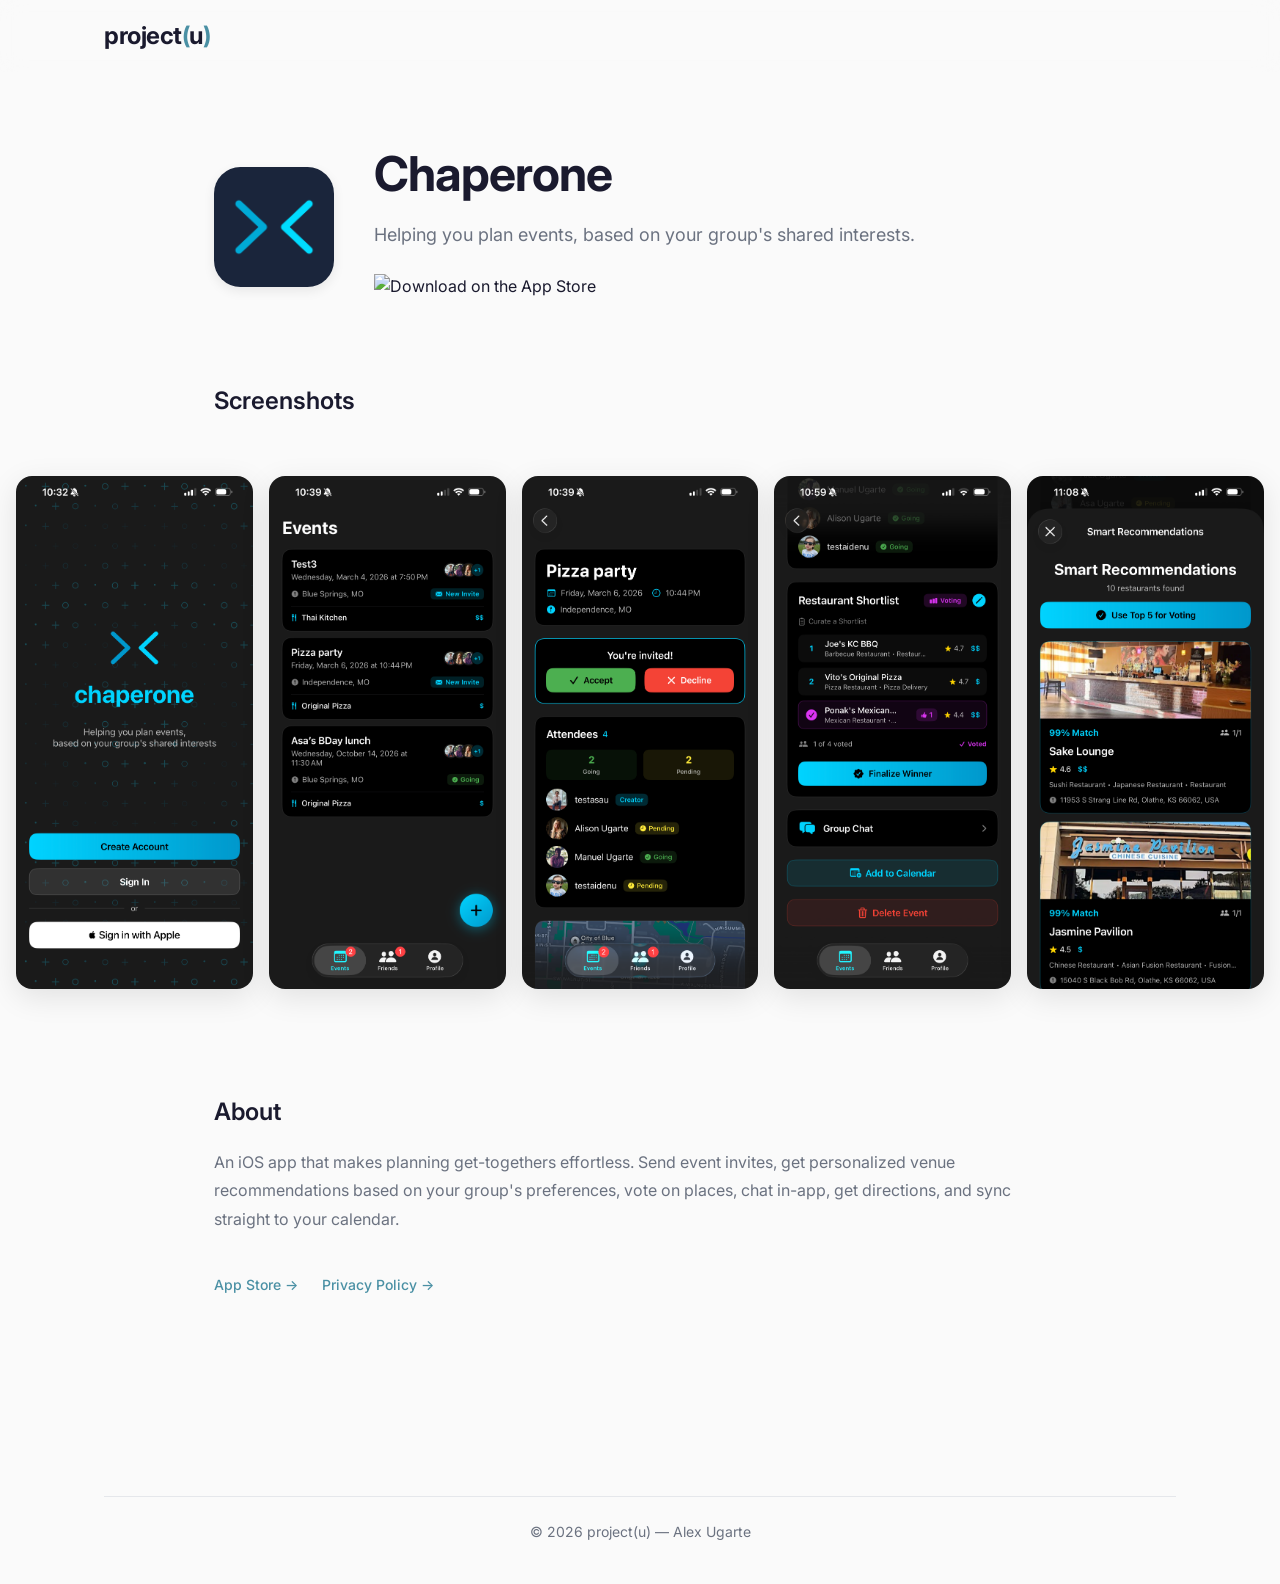
==== chaperone/index.html @ f41a508b "Chaperone page: full-width screenshots, footer, remove back link - Screenshots now span the full vie" ====
<!DOCTYPE html>
<html lang="en">
<head>
  <meta charset="UTF-8">
  <meta name="viewport" content="width=device-width, initial-scale=1.0">
  <!-- Google tag (gtag.js) -->
  <script async src="https://www.googletagmanager.com/gtag/js?id=G-HMG6N3FB27"></script>
  <script>
    window.dataLayer = window.dataLayer || [];
    function gtag(){dataLayer.push(arguments);}
    gtag('js', new Date());
    gtag('config', 'G-HMG6N3FB27');
  </script>
  <title>Chaperone — project(u)</title>
  <meta name="description" content="Chaperone — An iOS app that makes planning get-togethers effortless. Download on the App Store.">
  <link rel="preconnect" href="https://fonts.googleapis.com">
  <link rel="preconnect" href="https://fonts.gstatic.com" crossorigin>
  <link href="https://fonts.googleapis.com/css2?family=Inter:wght@300;400;500;600;700&display=swap" rel="stylesheet">
  <link rel="stylesheet" href="../css/style.css">
  <style>
    .app-page {
      max-width: 900px;
      margin: 0 auto;
      padding: calc(var(--nav-height) + var(--spacing-xl)) var(--spacing-md) var(--spacing-lg);
    }

    .app-page__hero {
      display: flex;
      align-items: center;
      gap: var(--spacing-lg);
      margin-bottom: var(--spacing-xl);
    }

    .app-page__icon {
      width: 120px;
      height: 120px;
      border-radius: 22%;
      box-shadow: var(--shadow-md);
      flex-shrink: 0;
    }

    .app-page__info {
      flex: 1;
    }

    .app-page__title {
      font-size: var(--font-size-3xl);
      font-weight: 700;
      letter-spacing: -1px;
      margin-bottom: var(--spacing-xs);
    }

    .app-page__tagline {
      font-size: var(--font-size-lg);
      color: var(--color-text-muted);
      line-height: 1.6;
      margin-bottom: var(--spacing-md);
    }

    .app-page__store-link {
      display: inline-block;
    }

    .app-page__store-link img {
      height: 44px;
      width: auto;
    }

    .app-page__screenshots-wrapper {
      max-width: none;
      padding: 0 var(--spacing-sm);
      margin-bottom: var(--spacing-xl);
    }

    .app-page__screenshots {
      display: flex;
      gap: var(--spacing-sm);
      justify-content: center;
    }

    .app-page__screenshot-item {
      flex: 1 1 0;
      min-width: 0;
      cursor: pointer;
      transition: transform var(--transition), box-shadow var(--transition);
    }

    .app-page__screenshot-item:hover {
      transform: scale(1.03);
      z-index: 1;
    }

    .app-page__screenshot-item img {
      width: 100%;
      height: auto;
      border-radius: var(--radius-lg);
      box-shadow: var(--shadow-lg);
    }

    .app-page__section-title {
      font-size: var(--font-size-xl);
      font-weight: 600;
      margin-bottom: var(--spacing-sm);
    }

    .app-page__description {
      color: var(--color-text-muted);
      line-height: 1.8;
      margin-bottom: var(--spacing-lg);
    }

    .app-page__links {
      display: flex;
      gap: var(--spacing-md);
      flex-wrap: wrap;
    }

    .app-page__link {
      font-size: var(--font-size-sm);
      font-weight: 500;
      color: var(--color-accent);
      text-decoration: none;
    }

    .app-page__link:hover {
      color: var(--color-text);
    }

    @media (max-width: 600px) {
      .app-page__hero {
        flex-direction: column;
        text-align: center;
        gap: var(--spacing-md);
      }

      .app-page__icon {
        width: 100px;
        height: 100px;
      }

      .app-page__title {
        font-size: var(--font-size-2xl);
      }

      .app-page__screenshots {
        flex-wrap: nowrap;
        overflow-x: auto;
        justify-content: flex-start;
        scroll-snap-type: x mandatory;
        -webkit-overflow-scrolling: touch;
        padding-bottom: var(--spacing-sm);
      }

      .app-page__screenshots::-webkit-scrollbar {
        height: 4px;
      }

      .app-page__screenshots::-webkit-scrollbar-track {
        background: var(--color-border);
        border-radius: 2px;
      }

      .app-page__screenshots::-webkit-scrollbar-thumb {
        background: var(--color-text-muted);
        border-radius: 2px;
      }

      .app-page__screenshot-item {
        flex: 0 0 auto;
        width: 160px;
        scroll-snap-align: start;
      }
    }
  </style>
</head>
<body>

  <!-- Navigation -->
  <nav class="nav" id="nav">
    <div class="nav__inner">
      <a href="/" class="nav__logo">project<span class="nav__logo-paren">(</span>u<span class="nav__logo-paren">)</span></a>
    </div>
  </nav>

  <main class="app-page">
    <div class="app-page__hero">
      <img src="../assets/images/1024.png" alt="Chaperone app icon" class="app-page__icon">
      <div class="app-page__info">
        <h1 class="app-page__title">Chaperone</h1>
        <p class="app-page__tagline">Helping you plan events, based on your group's shared interests.</p>
        <a href="https://apps.apple.com/us/app/chaperone-dining-planner/id6759976419" class="app-page__store-link" target="_blank" rel="noopener noreferrer">
          <img src="https://developer.apple.com/assets/elements/badges/download-on-the-app-store.svg" alt="Download on the App Store">
        </a>
      </div>
    </div>

    <h2 class="app-page__section-title">Screenshots</h2>
  </main>

  <div class="app-page__screenshots-wrapper">
    <div class="app-page__screenshots">
      <div class="app-page__screenshot-item" data-lightbox-app>
        <img src="../assets/images/IMG_3874.PNG" alt="Chaperone login screen">
      </div>
      <div class="app-page__screenshot-item" data-lightbox-app>
        <img src="../assets/images/IMG_3876.PNG" alt="Events list">
      </div>
      <div class="app-page__screenshot-item" data-lightbox-app>
        <img src="../assets/images/IMG_3877.PNG" alt="Event invite details">
      </div>
      <div class="app-page__screenshot-item" data-lightbox-app>
        <img src="../assets/images/IMG_3880.PNG" alt="Restaurant shortlist and voting">
      </div>
      <div class="app-page__screenshot-item" data-lightbox-app>
        <img src="../assets/images/IMG_3882.PNG" alt="Smart restaurant recommendations">
      </div>
    </div>
  </div>

  <div class="app-page" style="padding-top: var(--spacing-lg);">


    <h2 class="app-page__section-title">About</h2>
    <p class="app-page__description">An iOS app that makes planning get-togethers effortless. Send event invites, get personalized venue recommendations based on your group's preferences, vote on places, chat in-app, get directions, and sync straight to your calendar.</p>

    <div class="app-page__links">
      <a href="https://apps.apple.com/us/app/chaperone-dining-planner/id6759976419" class="app-page__link" target="_blank" rel="noopener noreferrer">App Store &rarr;</a>
      <a href="/privacy/" class="app-page__link">Privacy Policy &rarr;</a>
    </div>
  </div>

  <!-- Footer -->
  <footer class="footer">
    <div class="container">
      <div class="footer__bottom">
        <p>&copy; 2026 project(u) — Alex Ugarte</p>
      </div>
    </div>
  </footer>

  <!-- Lightbox -->
  <div class="lightbox" id="lightbox">
    <button class="lightbox__close" id="lightboxClose" aria-label="Close">&times;</button>
    <button class="lightbox__arrow lightbox__arrow--prev" id="lightboxPrev" aria-label="Previous">&#8249;</button>
    <div class="lightbox__content" id="lightboxContent"></div>
    <button class="lightbox__arrow lightbox__arrow--next" id="lightboxNext" aria-label="Next">&#8250;</button>
  </div>

  <script>
    // Lightbox for screenshots
    const lightbox = document.getElementById('lightbox');
    const lightboxContent = document.getElementById('lightboxContent');
    const lightboxClose = document.getElementById('lightboxClose');
    const lightboxPrev = document.getElementById('lightboxPrev');
    const lightboxNext = document.getElementById('lightboxNext');

    const items = document.querySelectorAll('[data-lightbox-app]');
    let currentIndex = 0;

    function showImage(index) {
      currentIndex = index;
      const img = items[index].querySelector('img');
      if (img) {
        lightboxContent.innerHTML = `<img src="${img.src}" alt="${img.alt || ''}">`;
        lightbox.classList.add('lightbox--open');
        document.body.style.overflow = 'hidden';
      }
    }

    function navigate(direction) {
      let newIndex = currentIndex + direction;
      if (newIndex < 0) newIndex = items.length - 1;
      if (newIndex >= items.length) newIndex = 0;
      showImage(newIndex);
    }

    function closeLightbox() {
      lightbox.classList.remove('lightbox--open');
      document.body.style.overflow = '';
    }

    items.forEach((item, index) => {
      item.addEventListener('click', () => showImage(index));
    });

    lightboxClose.addEventListener('click', closeLightbox);
    lightboxPrev.addEventListener('click', (e) => { e.stopPropagation(); navigate(-1); });
    lightboxNext.addEventListener('click', (e) => { e.stopPropagation(); navigate(1); });
    lightbox.addEventListener('click', (e) => { if (e.target === lightbox) closeLightbox(); });
    document.addEventListener('keydown', (e) => {
      if (!lightbox.classList.contains('lightbox--open')) return;
      if (e.key === 'Escape') closeLightbox();
      if (e.key === 'ArrowLeft') navigate(-1);
      if (e.key === 'ArrowRight') navigate(1);
    });
  </script>

</body>
</html>
---- css/style.css ----
/* ===== Custom Properties ===== */
:root {
  --color-bg: #fafafa;
  --color-surface: #ffffff;
  --color-text: #1a1a2e;
  --color-text-muted: #6b7280;
  --color-accent: #4a90a4;
  --color-accent-light: #e8f4f8;
  --color-border: #e5e7eb;
  --color-badge-live: #059669;
  --color-badge-live-bg: #ecfdf5;
  --color-badge-progress: #d97706;
  --color-badge-progress-bg: #fffbeb;

  --font-family: 'Inter', -apple-system, BlinkMacSystemFont, 'Segoe UI', sans-serif;
  --font-size-sm: 0.875rem;
  --font-size-base: 1rem;
  --font-size-lg: 1.125rem;
  --font-size-xl: 1.5rem;
  --font-size-2xl: 2rem;
  --font-size-3xl: 3rem;
  --font-size-4xl: 4.5rem;

  --spacing-xs: 0.5rem;
  --spacing-sm: 1rem;
  --spacing-md: 1.5rem;
  --spacing-lg: 2.5rem;
  --spacing-xl: 4rem;
  --spacing-2xl: 6rem;

  --radius-sm: 8px;
  --radius-md: 12px;
  --radius-lg: 16px;

  --shadow-sm: 0 1px 3px rgba(0, 0, 0, 0.06);
  --shadow-md: 0 4px 12px rgba(0, 0, 0, 0.08);
  --shadow-lg: 0 8px 30px rgba(0, 0, 0, 0.1);

  --nav-height: 72px;
  --transition: 0.3s cubic-bezier(0.4, 0, 0.2, 1);
}

/* ===== Reset ===== */
*, *::before, *::after {
  margin: 0;
  padding: 0;
  box-sizing: border-box;
}

html {
  scroll-behavior: smooth;
  scroll-padding-top: var(--nav-height);
}

body {
  font-family: var(--font-family);
  font-size: var(--font-size-base);
  color: var(--color-text);
  background-color: var(--color-bg);
  line-height: 1.6;
  -webkit-font-smoothing: antialiased;
}

img {
  max-width: 100%;
  display: block;
}

a {
  text-decoration: none;
  color: inherit;
}

ul {
  list-style: none;
}

/* ===== Container ===== */
.container {
  width: 100%;
  max-width: 1120px;
  margin: 0 auto;
  padding: 0 var(--spacing-md);
}

/* ===== Navigation ===== */
.nav {
  position: fixed;
  top: 0;
  left: 0;
  right: 0;
  height: var(--nav-height);
  background: rgba(250, 250, 250, 0.85);
  backdrop-filter: blur(12px);
  -webkit-backdrop-filter: blur(12px);
  z-index: 1000;
  transition: box-shadow var(--transition);
}

.nav--scrolled {
  box-shadow: var(--shadow-sm);
}

.nav__inner {
  max-width: 1120px;
  margin: 0 auto;
  padding: 0 var(--spacing-md);
  height: 100%;
  display: flex;
  align-items: center;
  justify-content: space-between;
}

.nav__logo {
  font-size: var(--font-size-xl);
  font-weight: 700;
  letter-spacing: -0.5px;
  color: var(--color-text);
}

.nav__logo-paren {
  color: var(--color-accent);
}

.nav__links {
  display: flex;
  gap: var(--spacing-lg);
}

.nav__link {
  font-size: var(--font-size-sm);
  font-weight: 500;
  color: var(--color-text-muted);
  transition: color var(--transition);
  position: relative;
}

.nav__link::after {
  content: '';
  position: absolute;
  bottom: -4px;
  left: 0;
  width: 0;
  height: 2px;
  background: var(--color-accent);
  transition: width var(--transition);
}

.nav__link:hover,
.nav__link--active {
  color: var(--color-text);
}

.nav__link:hover::after,
.nav__link--active::after {
  width: 100%;
}

/* Mobile toggle */
.nav__toggle {
  display: none;
  flex-direction: column;
  gap: 5px;
  background: none;
  border: none;
  cursor: pointer;
  padding: 4px;
}

.nav__toggle span {
  display: block;
  width: 24px;
  height: 2px;
  background: var(--color-text);
  border-radius: 2px;
  transition: var(--transition);
}

/* ===== Hero ===== */
.hero {
  position: relative;
  min-height: 100vh;
  display: flex;
  align-items: center;
  justify-content: center;
  text-align: center;
  padding: calc(var(--nav-height) + var(--spacing-xl)) 0 var(--spacing-xl);
  overflow: hidden;
}

/* Reveal background — artwork grid behind hero */
.hero__reveal-bg {
  position: absolute;
  inset: 0;
  z-index: 0;
  display: flex;
  align-items: center;
  justify-content: center;
  padding: var(--spacing-sm);
}

.hero__reveal-grid {
  width: 100%;
  height: 100%;
  display: flex;
  flex-direction: column;
  gap: 6px;
}

.hero__reveal-row {
  display: flex;
  gap: 6px;
  flex: 1;
  min-height: 0;
}

.hero__reveal-row img {
  height: 100%;
  object-fit: cover;
  border-radius: var(--radius-sm);
  min-width: 0;
}

/* Canvas overlay — white surface that gets "erased" */
.hero__reveal-canvas {
  position: absolute;
  inset: 0;
  z-index: 1;
  width: 100%;
  height: 100%;
  cursor: crosshair;
}

.hero .container {
  position: relative;
  z-index: 2;
  display: flex;
  justify-content: center;
  pointer-events: none;
}

.hero .container * {
  pointer-events: auto;
}

.hero__content {
  max-width: 640px;
  margin: 0 auto;
}

.hero__label {
  font-size: var(--font-size-sm);
  font-weight: 500;
  color: var(--color-accent);
  text-transform: uppercase;
  letter-spacing: 2px;
  margin-bottom: var(--spacing-sm);
}

.hero__title {
  font-size: var(--font-size-4xl);
  font-weight: 700;
  letter-spacing: -2px;
  line-height: 1.1;
  margin-bottom: var(--spacing-md);
}

.accent {
  color: var(--color-accent);
}

.hero__subtitle {
  font-size: var(--font-size-lg);
  color: var(--color-text-muted);
  font-weight: 300;
  margin-bottom: var(--spacing-lg);
  line-height: 1.7;
}

.hero__cta {
  display: flex;
  gap: var(--spacing-sm);
  justify-content: center;
  flex-wrap: wrap;
}

/* ===== Buttons ===== */
.btn {
  display: inline-flex;
  align-items: center;
  padding: 12px 28px;
  font-size: var(--font-size-sm);
  font-weight: 500;
  font-family: var(--font-family);
  border-radius: var(--radius-sm);
  cursor: pointer;
  transition: all var(--transition);
  border: 1.5px solid transparent;
}

.btn--primary {
  background: var(--color-text);
  color: var(--color-surface);
  border-color: var(--color-text);
}

.btn--primary:hover {
  background: transparent;
  color: var(--color-text);
}

.btn--outline {
  background: transparent;
  color: var(--color-text);
  border-color: var(--color-border);
}

.btn--outline:hover {
  border-color: var(--color-text);
}

/* ===== Sections ===== */
.section {
  padding: var(--spacing-2xl) 0;
}

.section__header {
  text-align: center;
  margin-bottom: var(--spacing-xl);
}

.section__label {
  font-size: var(--font-size-sm);
  font-weight: 500;
  color: var(--color-accent);
  text-transform: uppercase;
  letter-spacing: 2px;
  margin-bottom: var(--spacing-xs);
}

.section__title {
  font-size: var(--font-size-2xl);
  font-weight: 700;
  letter-spacing: -0.5px;
}

/* ===== App Cards ===== */
.apps__grid {
  display: grid;
  grid-template-columns: repeat(auto-fill, minmax(320px, 1fr));
  gap: var(--spacing-md);
}

.app-card {
  background: var(--color-surface);
  border-radius: var(--radius-md);
  overflow: hidden;
  border: 1px solid var(--color-border);
  transition: all var(--transition);
}

.app-card:hover {
  box-shadow: var(--shadow-lg);
  transform: translateY(-4px);
  border-color: transparent;
}

.app-card__image {
  aspect-ratio: 16 / 10;
  background: linear-gradient(135deg, var(--color-accent-light), #f3f4f6);
  display: flex;
  align-items: center;
  justify-content: center;
}

.app-card__image--logo {
  background: #1a253b;
}

.app-card__image--og {
  background: #ffffff;
}

.app-card__image--logo img {
  width: auto;
  height: 75%;
  object-fit: contain;
  border-radius: 22%;
  transition: transform var(--transition), box-shadow var(--transition);
}

.app-card:hover .app-card__image--logo img {
  transform: scale(1.05);
  box-shadow: 0 4px 12px rgba(0, 0, 0, 0.3);
}

.app-card__placeholder {
  color: var(--color-accent);
  opacity: 0.6;
}

.app-card__body {
  padding: var(--spacing-md);
}

.app-card__meta {
  margin-bottom: var(--spacing-xs);
}

.badge {
  display: inline-block;
  font-size: 0.75rem;
  font-weight: 600;
  padding: 3px 10px;
  border-radius: 100px;
  text-transform: uppercase;
  letter-spacing: 0.5px;
}

.badge--live {
  color: var(--color-badge-live);
  background: var(--color-badge-live-bg);
}

.badge--progress {
  color: var(--color-badge-progress);
  background: var(--color-badge-progress-bg);
}

.badge--soon {
  color: var(--color-accent);
  background: var(--color-accent-light);
}

.app-card__title {
  font-size: var(--font-size-lg);
  font-weight: 600;
  margin-bottom: var(--spacing-xs);
}

.app-card__desc {
  font-size: var(--font-size-sm);
  color: var(--color-text-muted);
  line-height: 1.6;
  margin-bottom: var(--spacing-sm);
}

.app-card__link {
  font-size: var(--font-size-sm);
  font-weight: 500;
  color: var(--color-accent);
  transition: color var(--transition);
}

.app-card__link:hover {
  color: var(--color-text);
}

.app-card-link {
  text-decoration: none;
  color: inherit;
  display: block;
}

/* ===== Artwork Grid ===== */
.artwork {
  background: var(--color-surface);
  padding: var(--spacing-md) 0 var(--spacing-lg);
}

.artwork .section__header {
  margin-bottom: var(--spacing-md);
}

.artwork .container {
  max-width: none;
  padding: 0 var(--spacing-sm);
}

.masonry {
  display: flex;
  flex-direction: column;
  gap: 6px;
}

.masonry__row {
  display: flex;
  gap: 6px;
}

.masonry__item {
  border-radius: var(--radius-md);
  overflow: hidden;
  cursor: pointer;
  transition: all var(--transition);
  min-width: 0;
}

.masonry__item:hover {
  transform: scale(1.02);
  box-shadow: var(--shadow-md);
  z-index: 1;
}

.masonry__item img {
  width: 100%;
  height: auto;
  display: block;
  border-radius: var(--radius-md);
}

/* Row 1: mukluck, miles, evox, kidgoku, mastersword — flex by aspect ratio */
.masonry__row:nth-child(1) .masonry__item:nth-child(1) { flex: 1.0 0 0; }
.masonry__row:nth-child(1) .masonry__item:nth-child(2) { flex: 1.3333 0 0; }
.masonry__row:nth-child(1) .masonry__item:nth-child(3) { flex: 1.0 0 0; }
.masonry__row:nth-child(1) .masonry__item:nth-child(4) { flex: 0.6636 0 0; }
.masonry__row:nth-child(1) .masonry__item:nth-child(5) { flex: 0.6667 0 0; }

/* Row 2: overworked, smallshirt, tobey, link */
.masonry__row:nth-child(2) .masonry__item:nth-child(1) { flex: 0.8 0 0; }
.masonry__row:nth-child(2) .masonry__item:nth-child(2) { flex: 0.7998 0 0; }
.masonry__row:nth-child(2) .masonry__item:nth-child(3) { flex: 1.6387 0 0; }
.masonry__row:nth-child(2) .masonry__item:nth-child(4) { flex: 0.7781 0 0; }


/* ===== Lightbox ===== */
.lightbox {
  position: fixed;
  inset: 0;
  background: rgba(0, 0, 0, 0.9);
  z-index: 2000;
  display: flex;
  align-items: center;
  justify-content: center;
  opacity: 0;
  pointer-events: none;
  transition: opacity var(--transition);
}

.lightbox--open {
  opacity: 1;
  pointer-events: auto;
}

.lightbox__close {
  position: absolute;
  top: 20px;
  right: 24px;
  background: none;
  border: none;
  color: white;
  font-size: 2.5rem;
  cursor: pointer;
  line-height: 1;
  opacity: 0.7;
  transition: opacity var(--transition);
}

.lightbox__close:hover {
  opacity: 1;
}

.lightbox__arrow {
  position: absolute;
  top: 50%;
  transform: translateY(-50%);
  background: none;
  border: none;
  color: white;
  font-size: 4rem;
  cursor: pointer;
  opacity: 0.5;
  transition: opacity var(--transition);
  padding: 20px;
  line-height: 1;
  user-select: none;
  z-index: 2001;
}

.lightbox__arrow:hover {
  opacity: 1;
}

.lightbox__arrow--prev {
  left: 12px;
}

.lightbox__arrow--next {
  right: 12px;
}

.lightbox__content {
  max-width: 90vw;
  max-height: 90vh;
}

.lightbox__content img {
  max-width: 90vw;
  max-height: 85vh;
  object-fit: contain;
  border-radius: var(--radius-sm);
}

/* ===== Footer ===== */
.footer {
  padding: var(--spacing-2xl) 0 var(--spacing-lg);
  text-align: center;
}

.footer__title {
  font-size: var(--font-size-2xl);
  font-weight: 700;
  margin-bottom: var(--spacing-xs);
}

.footer__text {
  color: var(--color-text-muted);
  margin-bottom: var(--spacing-md);
}

.footer__socials {
  display: flex;
  justify-content: center;
  gap: var(--spacing-sm);
  margin-top: var(--spacing-lg);
}

.footer__social {
  display: flex;
  align-items: center;
  justify-content: center;
  width: 44px;
  height: 44px;
  border-radius: 50%;
  color: var(--color-text-muted);
  border: 1px solid var(--color-border);
  transition: all var(--transition);
}

.footer__social:hover {
  color: var(--color-text);
  border-color: var(--color-text);
  transform: translateY(-2px);
}

.footer__bottom {
  margin-top: var(--spacing-xl);
  padding-top: var(--spacing-md);
  border-top: 1px solid var(--color-border);
  font-size: var(--font-size-sm);
  color: var(--color-text-muted);
}

/* ===== Fade-in Animation ===== */
.fade-in {
  opacity: 0;
  transform: translateY(24px);
  transition: opacity 0.7s ease, transform 0.7s ease;
}

.fade-in--visible {
  opacity: 1;
  transform: translateY(0);
}

/* ===== Responsive ===== */
@media (max-width: 768px) {
  :root {
    --font-size-4xl: 3rem;
    --font-size-3xl: 2.25rem;
    --font-size-2xl: 1.5rem;
  }

  .nav__toggle {
    display: flex;
  }

  .nav__links {
    position: fixed;
    top: var(--nav-height);
    left: 0;
    right: 0;
    background: rgba(250, 250, 250, 0.98);
    backdrop-filter: blur(12px);
    flex-direction: column;
    align-items: center;
    padding: var(--spacing-lg) 0;
    gap: var(--spacing-md);
    transform: translateY(-100%);
    opacity: 0;
    pointer-events: none;
    transition: all var(--transition);
  }

  .nav__links--open {
    transform: translateY(0);
    opacity: 1;
    pointer-events: auto;
    box-shadow: var(--shadow-md);
  }

  .nav__toggle--active span:nth-child(1) {
    transform: rotate(45deg) translate(5px, 5px);
  }

  .nav__toggle--active span:nth-child(2) {
    opacity: 0;
  }

  .nav__toggle--active span:nth-child(3) {
    transform: rotate(-45deg) translate(5px, -5px);
  }

  .apps__grid {
    grid-template-columns: 1fr;
  }

  .masonry__row {
    flex-wrap: wrap;
  }

  .masonry__row .masonry__item {
    flex: 1 1 45% !important;
  }

  .lightbox__arrow {
    font-size: 2.5rem;
    padding: 12px;
  }

  .lightbox__arrow--prev {
    left: 4px;
  }

  .lightbox__arrow--next {
    right: 4px;
  }
}

@media (max-width: 480px) {
  :root {
    --font-size-4xl: 2.25rem;
  }

  .masonry__row .masonry__item {
    flex: 1 1 100% !important;
  }

  .hero__cta {
    flex-direction: column;
    align-items: center;
  }
}
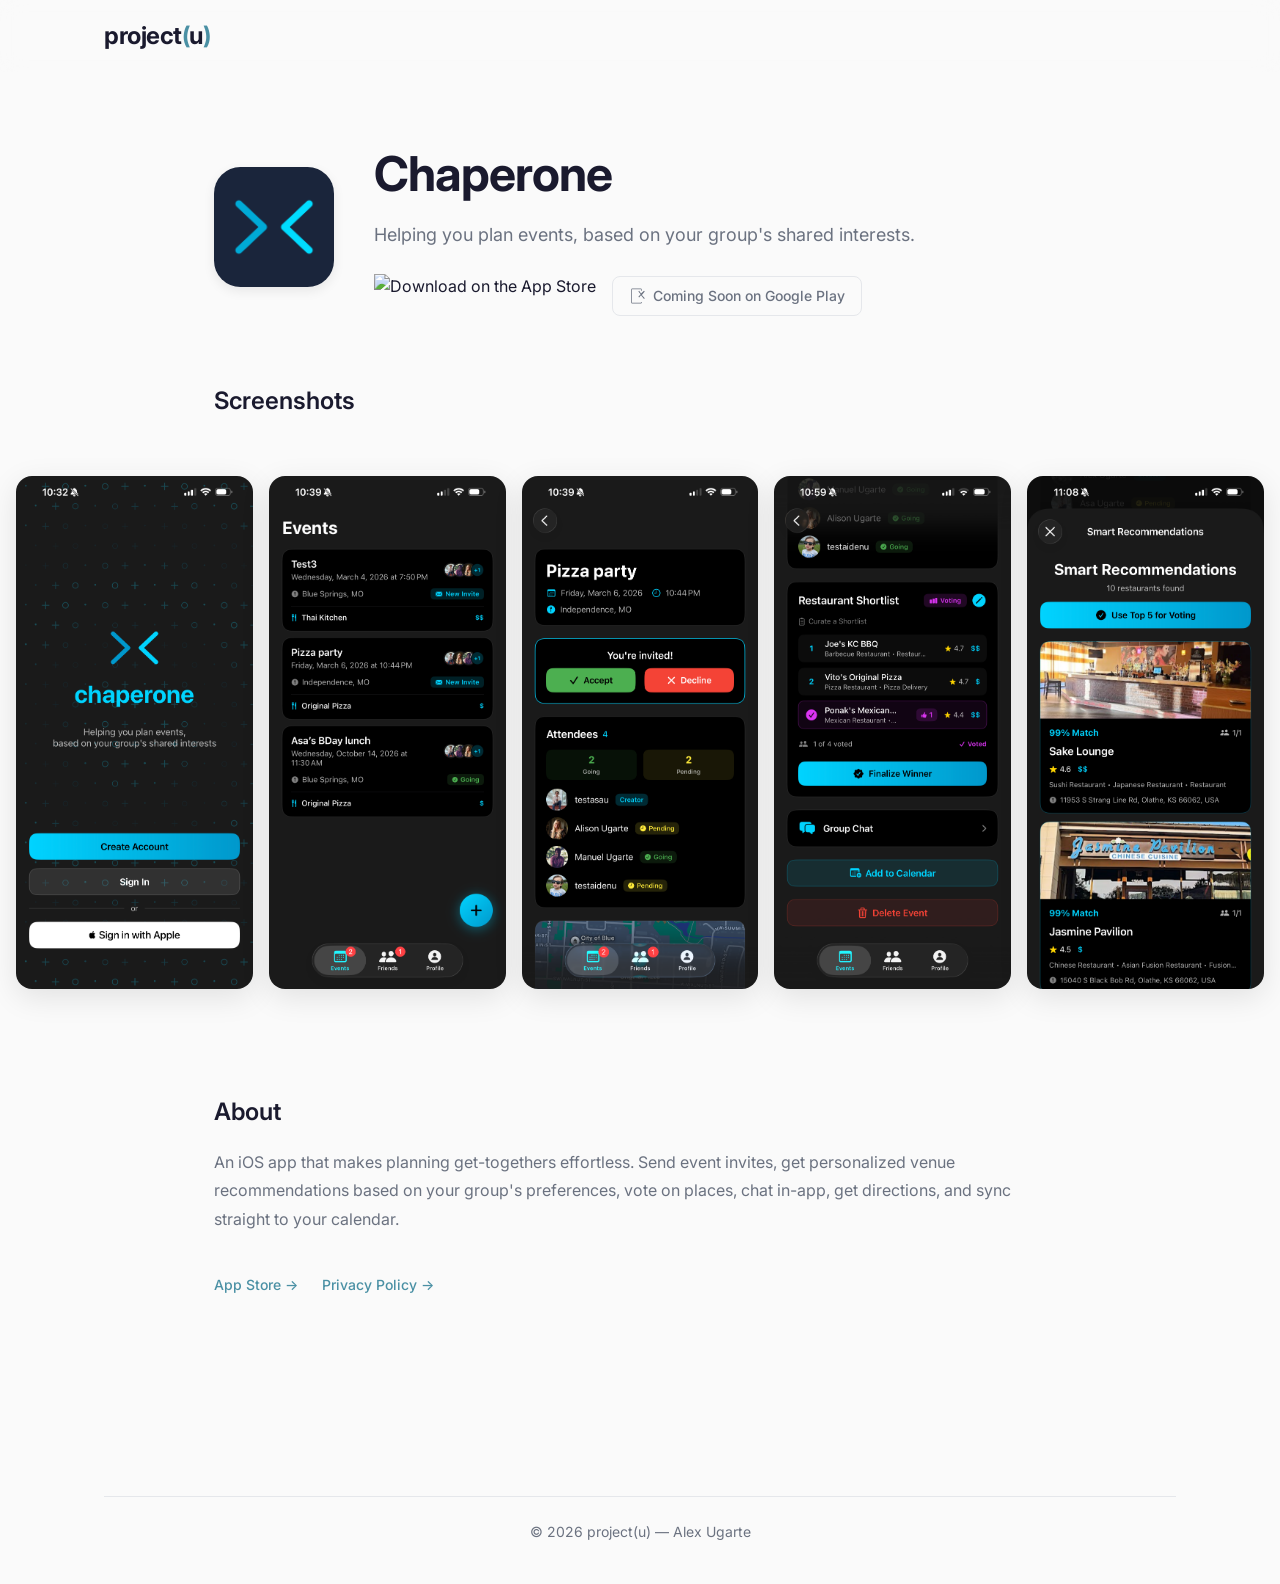
==== commit a18f3def: "Add Coming Soon on Google Play badge for Chaperone Adds a styled badge on the Chaperone page next to" ====
--- a/chaperone/index.html
+++ b/chaperone/index.html
@@ -57,6 +57,13 @@
       margin-bottom: var(--spacing-md);
     }
 
+    .app-page__store-badges {
+      display: flex;
+      align-items: center;
+      gap: var(--spacing-sm);
+      flex-wrap: wrap;
+    }
+
     .app-page__store-link {
       display: inline-block;
     }
@@ -64,6 +71,19 @@
     .app-page__store-link img {
       height: 44px;
       width: auto;
+    }
+
+    .app-page__store-coming-soon {
+      display: inline-flex;
+      align-items: center;
+      gap: 6px;
+      font-size: var(--font-size-sm);
+      font-weight: 500;
+      color: var(--color-text-muted);
+      border: 1.5px solid var(--color-border);
+      border-radius: var(--radius-sm);
+      padding: 10px 16px;
+      line-height: 1;
     }
 
     .app-page__screenshots-wrapper {
@@ -188,9 +208,15 @@
       <div class="app-page__info">
         <h1 class="app-page__title">Chaperone</h1>
         <p class="app-page__tagline">Helping you plan events, based on your group's shared interests.</p>
-        <a href="https://apps.apple.com/us/app/chaperone-dining-planner/id6759976419" class="app-page__store-link" target="_blank" rel="noopener noreferrer">
-          <img src="https://developer.apple.com/assets/elements/badges/download-on-the-app-store.svg" alt="Download on the App Store">
-        </a>
+        <div class="app-page__store-badges">
+          <a href="https://apps.apple.com/us/app/chaperone-dining-planner/id6759976419" class="app-page__store-link" target="_blank" rel="noopener noreferrer">
+            <img src="https://developer.apple.com/assets/elements/badges/download-on-the-app-store.svg" alt="Download on the App Store">
+          </a>
+          <span class="app-page__store-coming-soon">
+            <svg width="18" height="18" viewBox="0 0 24 24" fill="currentColor"><path d="M3 20.5v-17c0-.83.67-1.5 1.5-1.5h11c.83 0 1.5.67 1.5 1.5v1.5h-1V3.5c0-.28-.22-.5-.5-.5h-11c-.28 0-.5.22-.5.5v17c0 .28.22.5.5.5h11c.28 0 .5-.22.5-.5V20h1v.5c0 .83-.67 1.5-1.5 1.5h-11c-.83 0-1.5-.67-1.5-1.5zM21 6l-3.86 4.5L21 15l-1 .85L16 11l-2.5 2.85L12.5 13l3-3.5-3-3.5 1-.85L16 8.5l4-3.35L21 6z"/></svg>
+            Coming Soon on Google Play
+          </span>
+        </div>
       </div>
     </div>
 
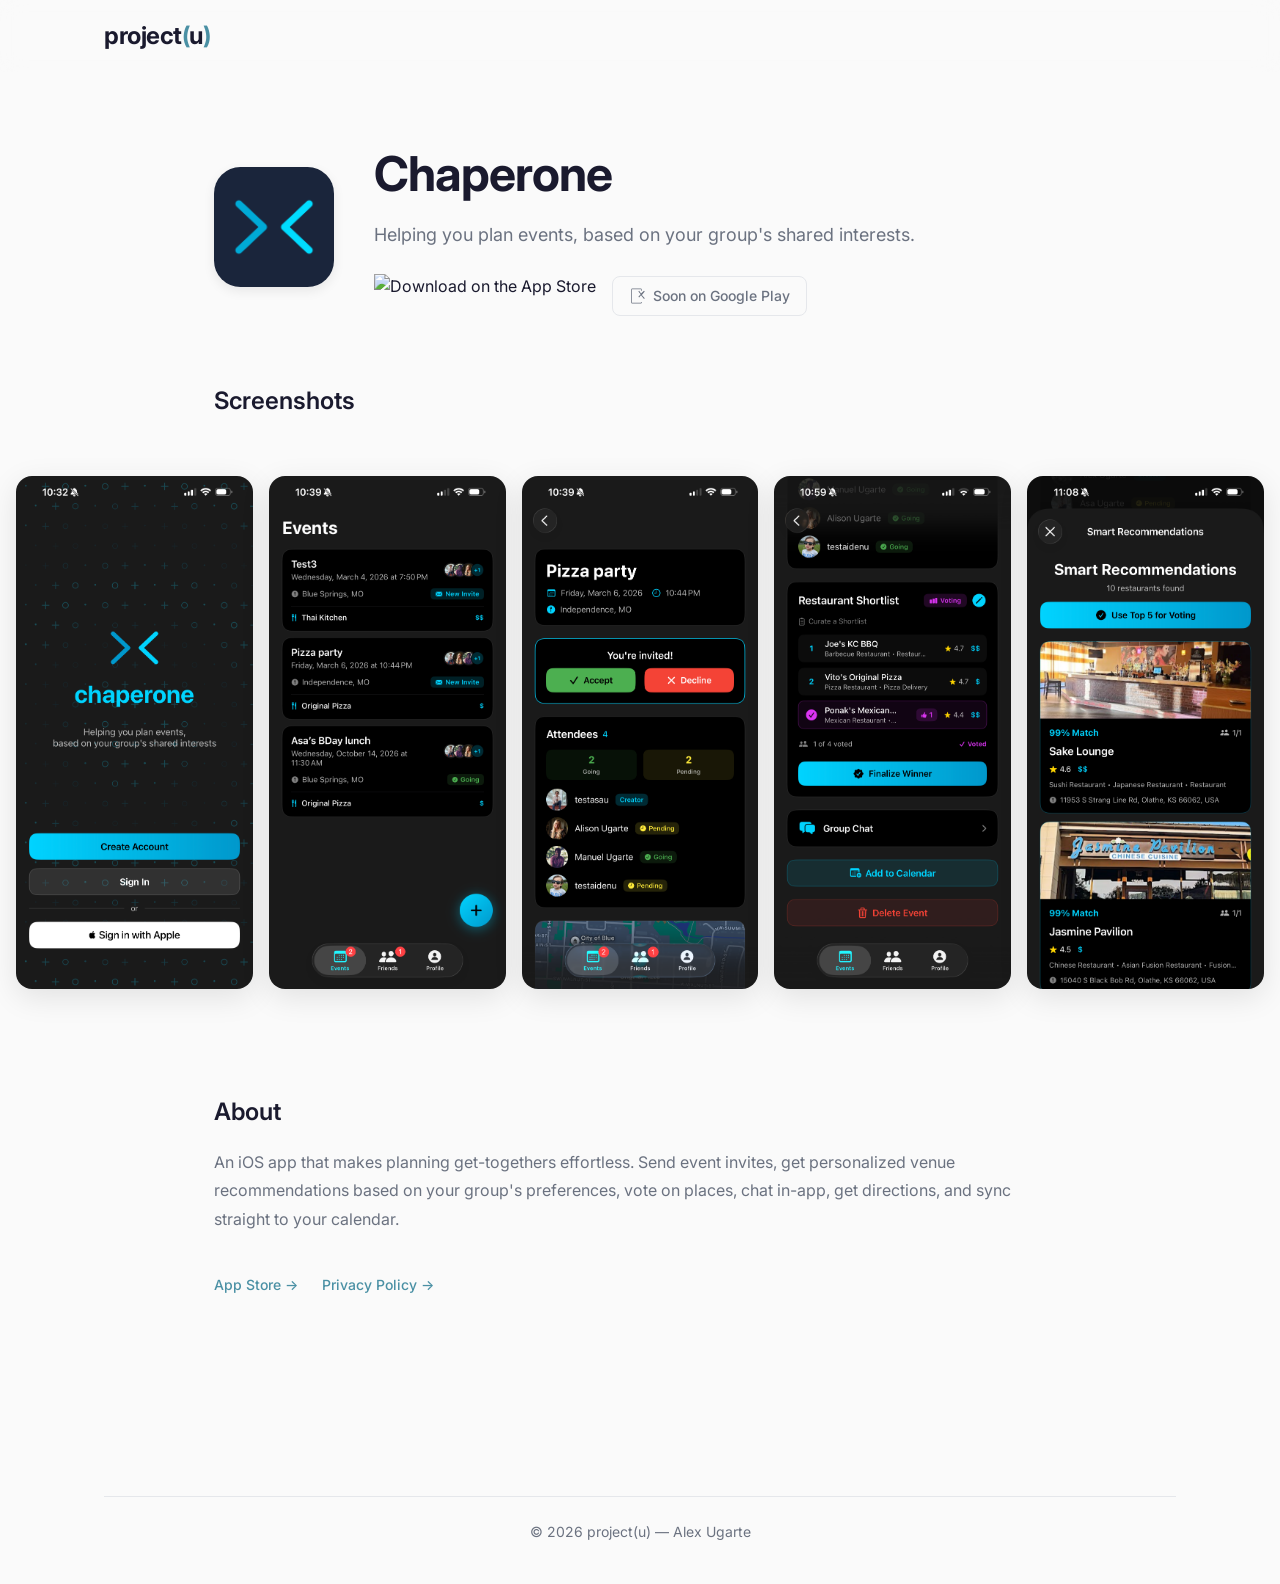
==== commit e1dacb5d: "badges: stores side-by-side on mobile, consistent across pages - Shorten "Coming Soon on Google Play" ====
--- a/chaperone/index.html
+++ b/chaperone/index.html
@@ -11,6 +11,7 @@
     gtag('js', new Date());
     gtag('config', 'G-HMG6N3FB27');
   </script>
+  <link rel="icon" type="image/svg+xml" href="/favicon.svg">
   <title>Chaperone — project(u)</title>
   <meta name="description" content="Chaperone — An iOS app that makes planning get-togethers effortless. Download on the App Store.">
   <link rel="preconnect" href="https://fonts.googleapis.com">
@@ -151,6 +152,10 @@
         flex-direction: column;
         text-align: center;
         gap: var(--spacing-md);
+      }
+
+      .app-page__store-badges {
+        justify-content: center;
       }
 
       .app-page__icon {
@@ -214,7 +219,7 @@
           </a>
           <span class="app-page__store-coming-soon">
             <svg width="18" height="18" viewBox="0 0 24 24" fill="currentColor"><path d="M3 20.5v-17c0-.83.67-1.5 1.5-1.5h11c.83 0 1.5.67 1.5 1.5v1.5h-1V3.5c0-.28-.22-.5-.5-.5h-11c-.28 0-.5.22-.5.5v17c0 .28.22.5.5.5h11c.28 0 .5-.22.5-.5V20h1v.5c0 .83-.67 1.5-1.5 1.5h-11c-.83 0-1.5-.67-1.5-1.5zM21 6l-3.86 4.5L21 15l-1 .85L16 11l-2.5 2.85L12.5 13l3-3.5-3-3.5 1-.85L16 8.5l4-3.35L21 6z"/></svg>
-            Coming Soon on Google Play
+            Soon on Google Play
           </span>
         </div>
       </div>
--- a/css/style.css
+++ b/css/style.css
@@ -349,6 +349,11 @@
   display: grid;
   grid-template-columns: repeat(auto-fill, minmax(320px, 1fr));
   gap: var(--spacing-md);
+  align-items: stretch;
+}
+
+.app-card-link {
+  display: block;
 }
 
 .app-card {
@@ -357,6 +362,7 @@
   overflow: hidden;
   border: 1px solid var(--color-border);
   transition: all var(--transition);
+  height: 100%;
 }
 
 .app-card:hover {
@@ -379,6 +385,17 @@
 
 .app-card__image--og {
   background: #ffffff;
+}
+
+.app-card__image--wallball {
+  background: #009bff;
+}
+
+.app-card__image--logo.app-card__image--wallball img {
+  width: auto;
+  height: 75%;
+  object-fit: contain;
+  border-radius: 22%;
 }
 
 .app-card__image--logo img {
@@ -522,6 +539,84 @@
 .masonry__row:nth-child(2) .masonry__item:nth-child(3) { flex: 1.6387 0 0; }
 .masonry__row:nth-child(2) .masonry__item:nth-child(4) { flex: 0.7781 0 0; }
 
+
+/* ===== Music ===== */
+.music__wrap {
+  max-width: 640px;
+  margin: 0 auto;
+}
+
+.music__player {
+  margin-bottom: var(--spacing-lg);
+}
+
+.music__player iframe {
+  display: block;
+  width: 100%;
+  border: none;
+}
+
+.music__actions {
+  display: flex;
+  flex-wrap: wrap;
+  align-items: center;
+  justify-content: center;
+  gap: var(--spacing-md);
+}
+
+.music__apple-btn {
+  display: inline-flex;
+  align-items: center;
+  gap: 10px;
+  height: 44px;
+  padding: 0 22px;
+  background: linear-gradient(135deg, #FA243C 0%, #FB5C74 100%);
+  color: #ffffff;
+  font-size: var(--font-size-sm);
+  font-weight: 700;
+  letter-spacing: 0.25px;
+  text-decoration: none;
+  border-radius: 500px;
+  transition: opacity var(--transition), transform 0.15s ease;
+}
+
+.music__apple-btn:hover {
+  opacity: 0.92;
+  transform: scale(1.02);
+}
+
+.music__apple-btn-icon {
+  width: 20px;
+  height: 20px;
+  flex-shrink: 0;
+}
+
+.music__spotify-btn {
+  display: inline-flex;
+  align-items: center;
+  gap: 10px;
+  height: 44px;
+  padding: 0 22px;
+  background: #1ED760;
+  color: #ffffff;
+  font-size: var(--font-size-sm);
+  font-weight: 700;
+  letter-spacing: 0.25px;
+  text-decoration: none;
+  border-radius: 500px;
+  transition: background var(--transition), transform 0.15s ease;
+}
+
+.music__spotify-btn:hover {
+  background: #1FDF64;
+  transform: scale(1.02);
+}
+
+.music__spotify-btn-icon {
+  width: 20px;
+  height: 20px;
+  flex-shrink: 0;
+}
 
 /* ===== Lightbox ===== */
 .lightbox {
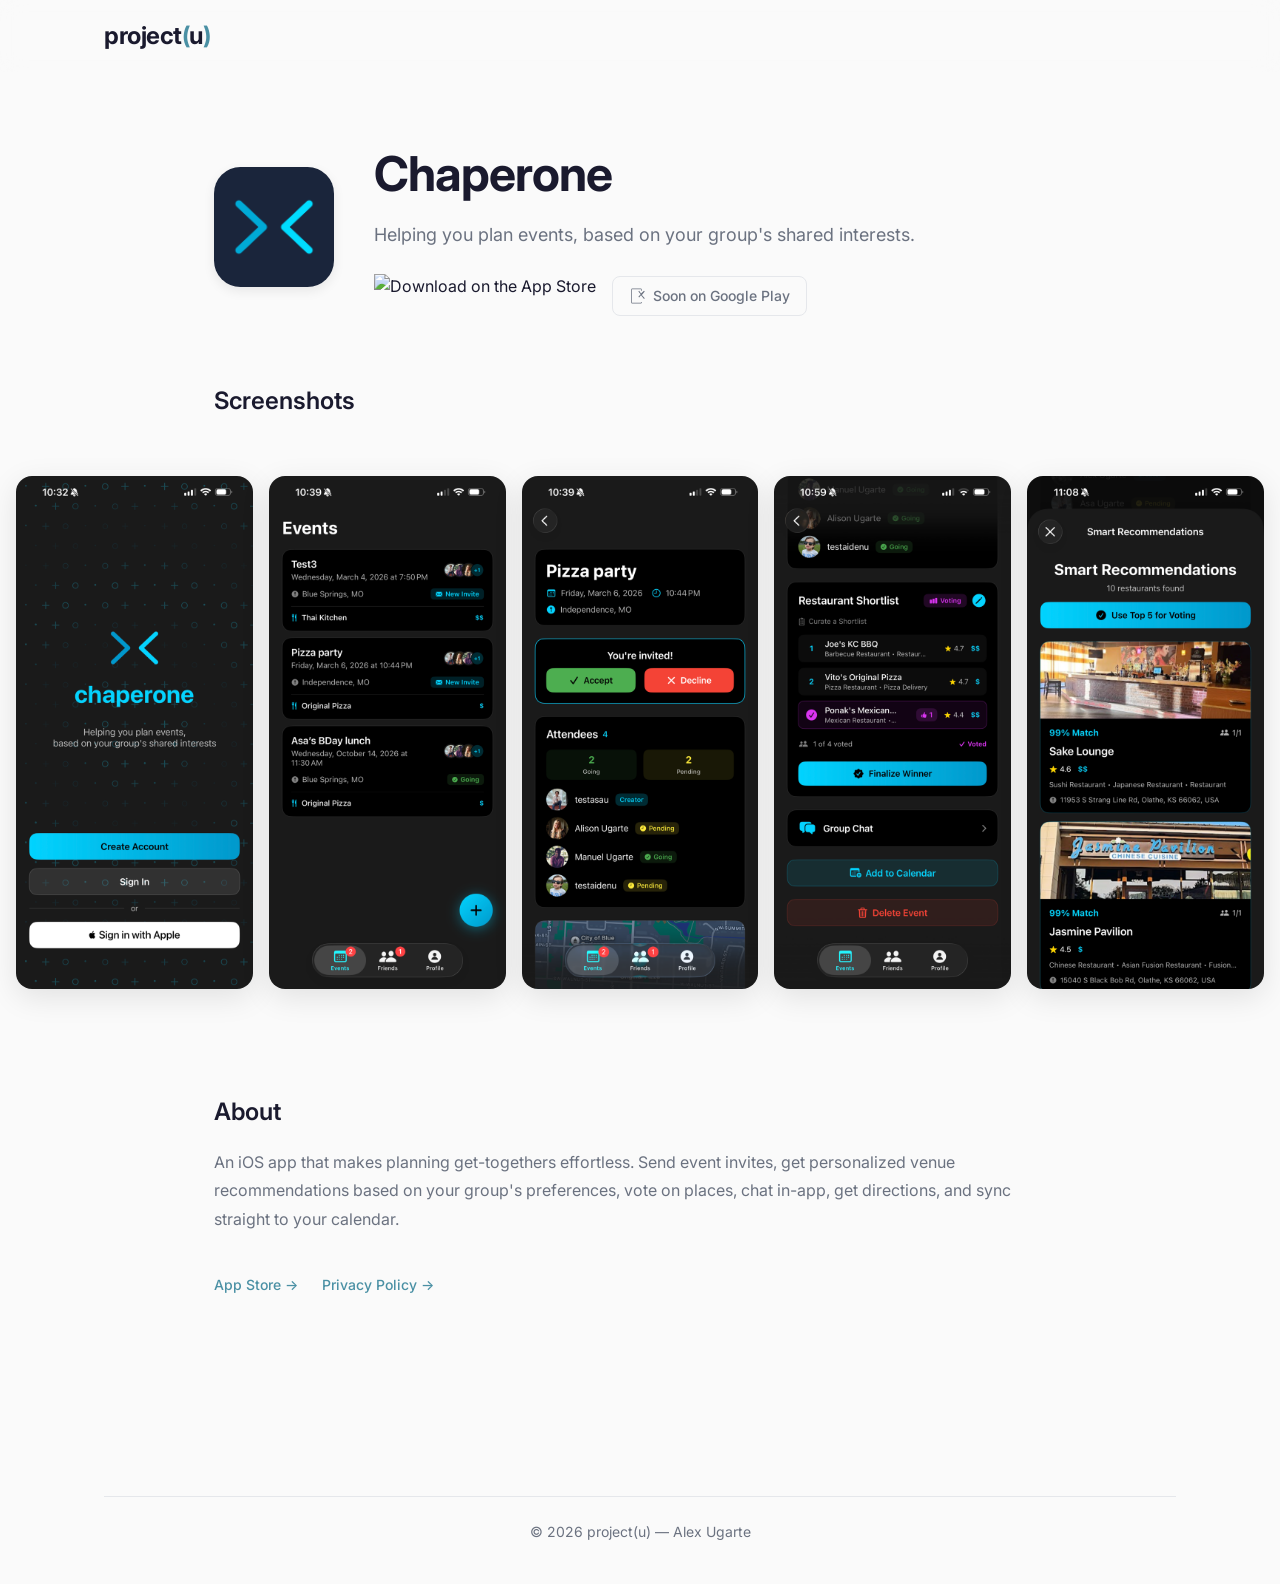
==== commit 7e6158a2: "Optimize Chaperone screenshots and lazy-load app page images - Chaperone screenshots resized 1290px " ====
--- a/chaperone/index.html
+++ b/chaperone/index.html
@@ -231,19 +231,19 @@
   <div class="app-page__screenshots-wrapper">
     <div class="app-page__screenshots">
       <div class="app-page__screenshot-item" data-lightbox-app>
-        <img src="../assets/images/IMG_3874.PNG" alt="Chaperone login screen">
-      </div>
-      <div class="app-page__screenshot-item" data-lightbox-app>
-        <img src="../assets/images/IMG_3876.PNG" alt="Events list">
-      </div>
-      <div class="app-page__screenshot-item" data-lightbox-app>
-        <img src="../assets/images/IMG_3877.PNG" alt="Event invite details">
-      </div>
-      <div class="app-page__screenshot-item" data-lightbox-app>
-        <img src="../assets/images/IMG_3880.PNG" alt="Restaurant shortlist and voting">
-      </div>
-      <div class="app-page__screenshot-item" data-lightbox-app>
-        <img src="../assets/images/IMG_3882.PNG" alt="Smart restaurant recommendations">
+        <img src="../assets/images/IMG_3874.PNG" alt="Chaperone login screen" loading="lazy">
+      </div>
+      <div class="app-page__screenshot-item" data-lightbox-app>
+        <img src="../assets/images/IMG_3876.PNG" alt="Events list" loading="lazy">
+      </div>
+      <div class="app-page__screenshot-item" data-lightbox-app>
+        <img src="../assets/images/IMG_3877.PNG" alt="Event invite details" loading="lazy">
+      </div>
+      <div class="app-page__screenshot-item" data-lightbox-app>
+        <img src="../assets/images/IMG_3880.PNG" alt="Restaurant shortlist and voting" loading="lazy">
+      </div>
+      <div class="app-page__screenshot-item" data-lightbox-app>
+        <img src="../assets/images/IMG_3882.PNG" alt="Smart restaurant recommendations" loading="lazy">
       </div>
     </div>
   </div>
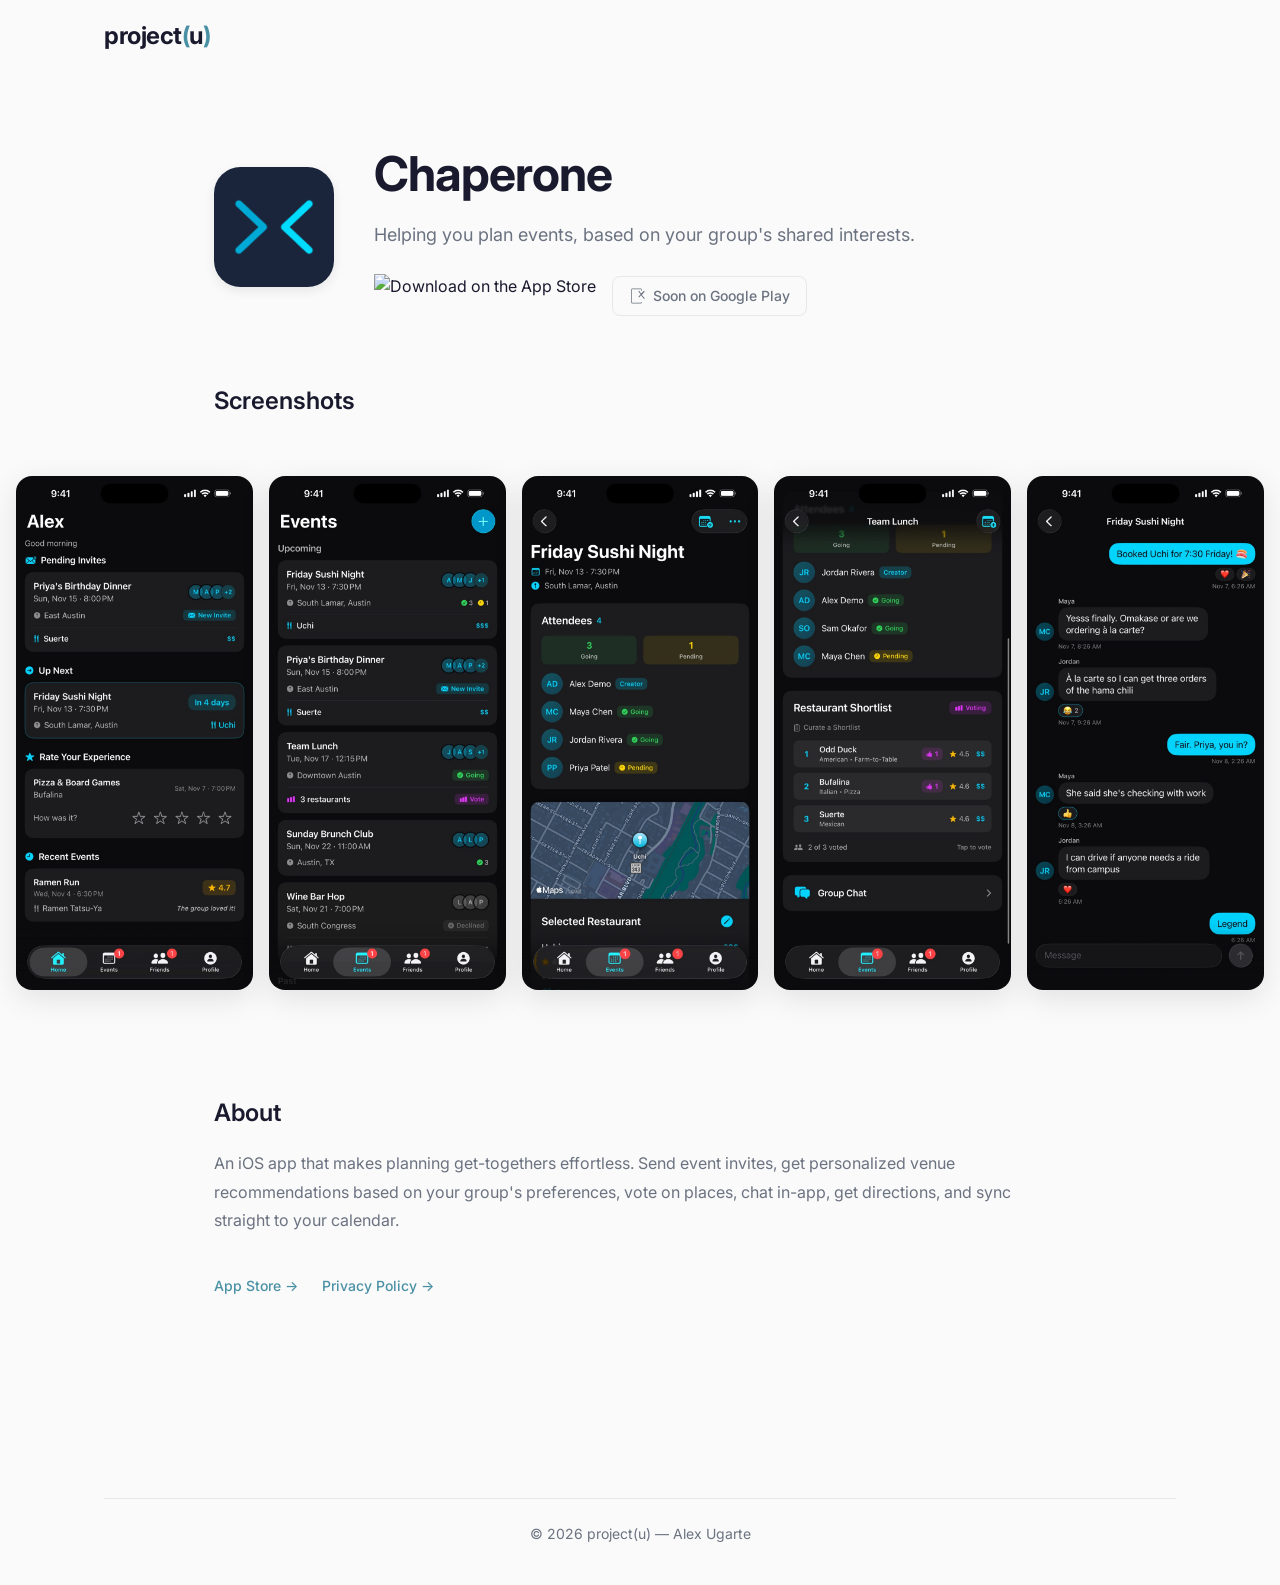
==== commit 8afa1544: "Chaperone page: new Liquid Glass screenshots Co-Authored-By: Claude Opus 5.5 <noreply@anthropic.com>" ====
--- a/chaperone/index.html
+++ b/chaperone/index.html
@@ -12,8 +12,23 @@
     gtag('config', 'G-HMG6N3FB27');
   </script>
   <link rel="icon" type="image/svg+xml" href="/favicon.svg">
+  <link rel="icon" type="image/png" sizes="64x64" href="/favicon-64.png">
+  <link rel="apple-touch-icon" href="/apple-touch-icon.png">
+  <meta name="theme-color" content="#fafafa">
   <title>Chaperone — project(u)</title>
   <meta name="description" content="Chaperone — An iOS app that makes planning get-togethers effortless. Download on the App Store.">
+
+  <!-- Social preview (Open Graph + Twitter) -->
+  <meta property="og:type" content="website">
+  <link rel="canonical" href="https://projectugarte.com/chaperone/">
+  <meta property="og:url" content="https://projectugarte.com/chaperone/">
+  <meta property="og:title" content="Chaperone — Dining Planner for Groups">
+  <meta property="og:description" content="An iOS app that makes planning get-togethers effortless. Invites, venue voting, group chat, and smart recommendations. Download on the App Store.">
+  <meta property="og:image" content="https://projectugarte.com/assets/images/1024.png">
+  <meta name="twitter:card" content="summary">
+  <meta name="twitter:title" content="Chaperone — Dining Planner for Groups">
+  <meta name="twitter:description" content="An iOS app that makes planning get-togethers effortless. Download on the App Store.">
+  <meta name="twitter:image" content="https://projectugarte.com/assets/images/1024.png">
   <link rel="preconnect" href="https://fonts.googleapis.com">
   <link rel="preconnect" href="https://fonts.gstatic.com" crossorigin>
   <link href="https://fonts.googleapis.com/css2?family=Inter:wght@300;400;500;600;700&display=swap" rel="stylesheet">
@@ -231,19 +246,19 @@
   <div class="app-page__screenshots-wrapper">
     <div class="app-page__screenshots">
       <div class="app-page__screenshot-item" data-lightbox-app>
-        <img src="../assets/images/IMG_3874.PNG" alt="Chaperone login screen" loading="lazy">
-      </div>
-      <div class="app-page__screenshot-item" data-lightbox-app>
-        <img src="../assets/images/IMG_3876.PNG" alt="Events list" loading="lazy">
-      </div>
-      <div class="app-page__screenshot-item" data-lightbox-app>
-        <img src="../assets/images/IMG_3877.PNG" alt="Event invite details" loading="lazy">
-      </div>
-      <div class="app-page__screenshot-item" data-lightbox-app>
-        <img src="../assets/images/IMG_3880.PNG" alt="Restaurant shortlist and voting" loading="lazy">
-      </div>
-      <div class="app-page__screenshot-item" data-lightbox-app>
-        <img src="../assets/images/IMG_3882.PNG" alt="Smart restaurant recommendations" loading="lazy">
+        <img src="../assets/images/chaperone-home.jpg" alt="Home screen with pending invites, the next event and recent events" loading="lazy">
+      </div>
+      <div class="app-page__screenshot-item" data-lightbox-app>
+        <img src="../assets/images/chaperone-events.jpg" alt="Events list" loading="lazy">
+      </div>
+      <div class="app-page__screenshot-item" data-lightbox-app>
+        <img src="../assets/images/chaperone-event-detail.jpg" alt="Event details with attendees and a map" loading="lazy">
+      </div>
+      <div class="app-page__screenshot-item" data-lightbox-app>
+        <img src="../assets/images/chaperone-voting.jpg" alt="Restaurant shortlist and voting" loading="lazy">
+      </div>
+      <div class="app-page__screenshot-item" data-lightbox-app>
+        <img src="../assets/images/chaperone-chat.jpg" alt="Group chat for an event" loading="lazy">
       </div>
     </div>
   </div>
@@ -270,61 +285,14 @@
   </footer>
 
   <!-- Lightbox -->
-  <div class="lightbox" id="lightbox">
+  <div class="lightbox" id="lightbox" role="dialog" aria-modal="true" aria-label="Screenshot viewer">
     <button class="lightbox__close" id="lightboxClose" aria-label="Close">&times;</button>
     <button class="lightbox__arrow lightbox__arrow--prev" id="lightboxPrev" aria-label="Previous">&#8249;</button>
     <div class="lightbox__content" id="lightboxContent"></div>
     <button class="lightbox__arrow lightbox__arrow--next" id="lightboxNext" aria-label="Next">&#8250;</button>
   </div>
 
-  <script>
-    // Lightbox for screenshots
-    const lightbox = document.getElementById('lightbox');
-    const lightboxContent = document.getElementById('lightboxContent');
-    const lightboxClose = document.getElementById('lightboxClose');
-    const lightboxPrev = document.getElementById('lightboxPrev');
-    const lightboxNext = document.getElementById('lightboxNext');
-
-    const items = document.querySelectorAll('[data-lightbox-app]');
-    let currentIndex = 0;
-
-    function showImage(index) {
-      currentIndex = index;
-      const img = items[index].querySelector('img');
-      if (img) {
-        lightboxContent.innerHTML = `<img src="${img.src}" alt="${img.alt || ''}">`;
-        lightbox.classList.add('lightbox--open');
-        document.body.style.overflow = 'hidden';
-      }
-    }
-
-    function navigate(direction) {
-      let newIndex = currentIndex + direction;
-      if (newIndex < 0) newIndex = items.length - 1;
-      if (newIndex >= items.length) newIndex = 0;
-      showImage(newIndex);
-    }
-
-    function closeLightbox() {
-      lightbox.classList.remove('lightbox--open');
-      document.body.style.overflow = '';
-    }
-
-    items.forEach((item, index) => {
-      item.addEventListener('click', () => showImage(index));
-    });
-
-    lightboxClose.addEventListener('click', closeLightbox);
-    lightboxPrev.addEventListener('click', (e) => { e.stopPropagation(); navigate(-1); });
-    lightboxNext.addEventListener('click', (e) => { e.stopPropagation(); navigate(1); });
-    lightbox.addEventListener('click', (e) => { if (e.target === lightbox) closeLightbox(); });
-    document.addEventListener('keydown', (e) => {
-      if (!lightbox.classList.contains('lightbox--open')) return;
-      if (e.key === 'Escape') closeLightbox();
-      if (e.key === 'ArrowLeft') navigate(-1);
-      if (e.key === 'ArrowRight') navigate(1);
-    });
-  </script>
+  <script src="/js/lightbox.js"></script>
 
 </body>
 </html>
--- a/css/style.css
+++ b/css/style.css
@@ -248,6 +248,41 @@
   margin: 0 auto;
 }
 
+/* Announcement pill above the hero label (links to the SpeedBreaker page) */
+.hero__announce {
+  display: inline-flex;
+  align-items: center;
+  gap: 10px;
+  max-width: 100%;
+  padding: 5px 14px 5px 5px;
+  margin-bottom: var(--spacing-md);
+  background: var(--color-surface);
+  border: 1px solid var(--color-border);
+  border-radius: 100px;
+  box-shadow: var(--shadow-sm);
+  font-size: var(--font-size-sm);
+  font-weight: 500;
+  color: var(--color-text);
+  transition: border-color var(--transition), box-shadow var(--transition);
+}
+
+.hero__announce:hover {
+  border-color: var(--color-text);
+  box-shadow: var(--shadow-md);
+}
+
+.hero__announce-tag {
+  flex-shrink: 0;
+  background: #121317;
+  color: #ffa81f;
+  border-radius: 100px;
+  padding: 2px 10px;
+  font-size: 0.75rem;
+  font-weight: 600;
+  text-transform: uppercase;
+  letter-spacing: 0.5px;
+}
+
 .hero__label {
   font-size: var(--font-size-sm);
   font-weight: 500;
@@ -391,6 +426,50 @@
   background: #009bff;
 }
 
+/* SpeedBreaker: featured card, spans the whole row (image beside the text
+   on wider screens; a normal card on phones) */
+.app-card-link--featured {
+  grid-column: 1 / -1;
+}
+
+.app-card__image--speedbreaker {
+  position: relative;
+  overflow: hidden;
+  background: #121317;
+}
+
+/* SpeedBreaker card shows a gameplay frame, cropped to the card */
+.app-card__image--speedbreaker img {
+  width: 100%;
+  height: 100%;
+  object-fit: cover;
+  object-position: 50% 60%;
+  transition: transform var(--transition);
+}
+
+.app-card:hover .app-card__image--speedbreaker img {
+  transform: scale(1.04);
+}
+
+@media (min-width: 769px) {
+  .app-card--featured {
+    display: grid;
+    grid-template-columns: minmax(0, 1fr) minmax(0, 1fr);
+  }
+
+  .app-card--featured .app-card__image {
+    aspect-ratio: auto;
+    min-height: 280px;
+  }
+
+  .app-card--featured .app-card__body {
+    display: flex;
+    flex-direction: column;
+    justify-content: center;
+    padding: var(--spacing-lg);
+  }
+}
+
 .app-card__image--logo.app-card__image--wallball img {
   width: auto;
   height: 75%;
@@ -447,6 +526,11 @@
 .badge--soon {
   color: var(--color-accent);
   background: var(--color-accent-light);
+}
+
+.badge--new {
+  color: #a35a00;
+  background: #fff4e0;
 }
 
 .app-card__title {
@@ -758,6 +842,45 @@
   transform: translateY(0);
 }
 
+/* ===== Accessibility ===== */
+
+/* Visible keyboard focus — :focus-visible keeps mouse clicks ring-free */
+a:focus-visible,
+button:focus-visible,
+[tabindex]:focus-visible {
+  outline: 2px solid var(--color-accent);
+  outline-offset: 3px;
+  border-radius: 4px;
+}
+
+.lightbox__close:focus-visible,
+.lightbox__arrow:focus-visible {
+  outline: 2px solid #ffffff;
+  outline-offset: 3px;
+  opacity: 1;
+}
+
+/* Respect reduced-motion preferences: no fades, slides, or smooth scroll */
+@media (prefers-reduced-motion: reduce) {
+  html {
+    scroll-behavior: auto;
+  }
+
+  .fade-in {
+    opacity: 1;
+    transform: none;
+    transition: none;
+  }
+
+  *,
+  *::before,
+  *::after {
+    animation-duration: 0.01ms !important;
+    animation-iteration-count: 1 !important;
+    transition-duration: 0.01ms !important;
+  }
+}
+
 /* ===== Responsive ===== */
 @media (max-width: 768px) {
   :root {
@@ -845,4 +968,8 @@
     flex-direction: column;
     align-items: center;
   }
-}
+
+  .hero__announce-more {
+    display: none;
+  }
+}
